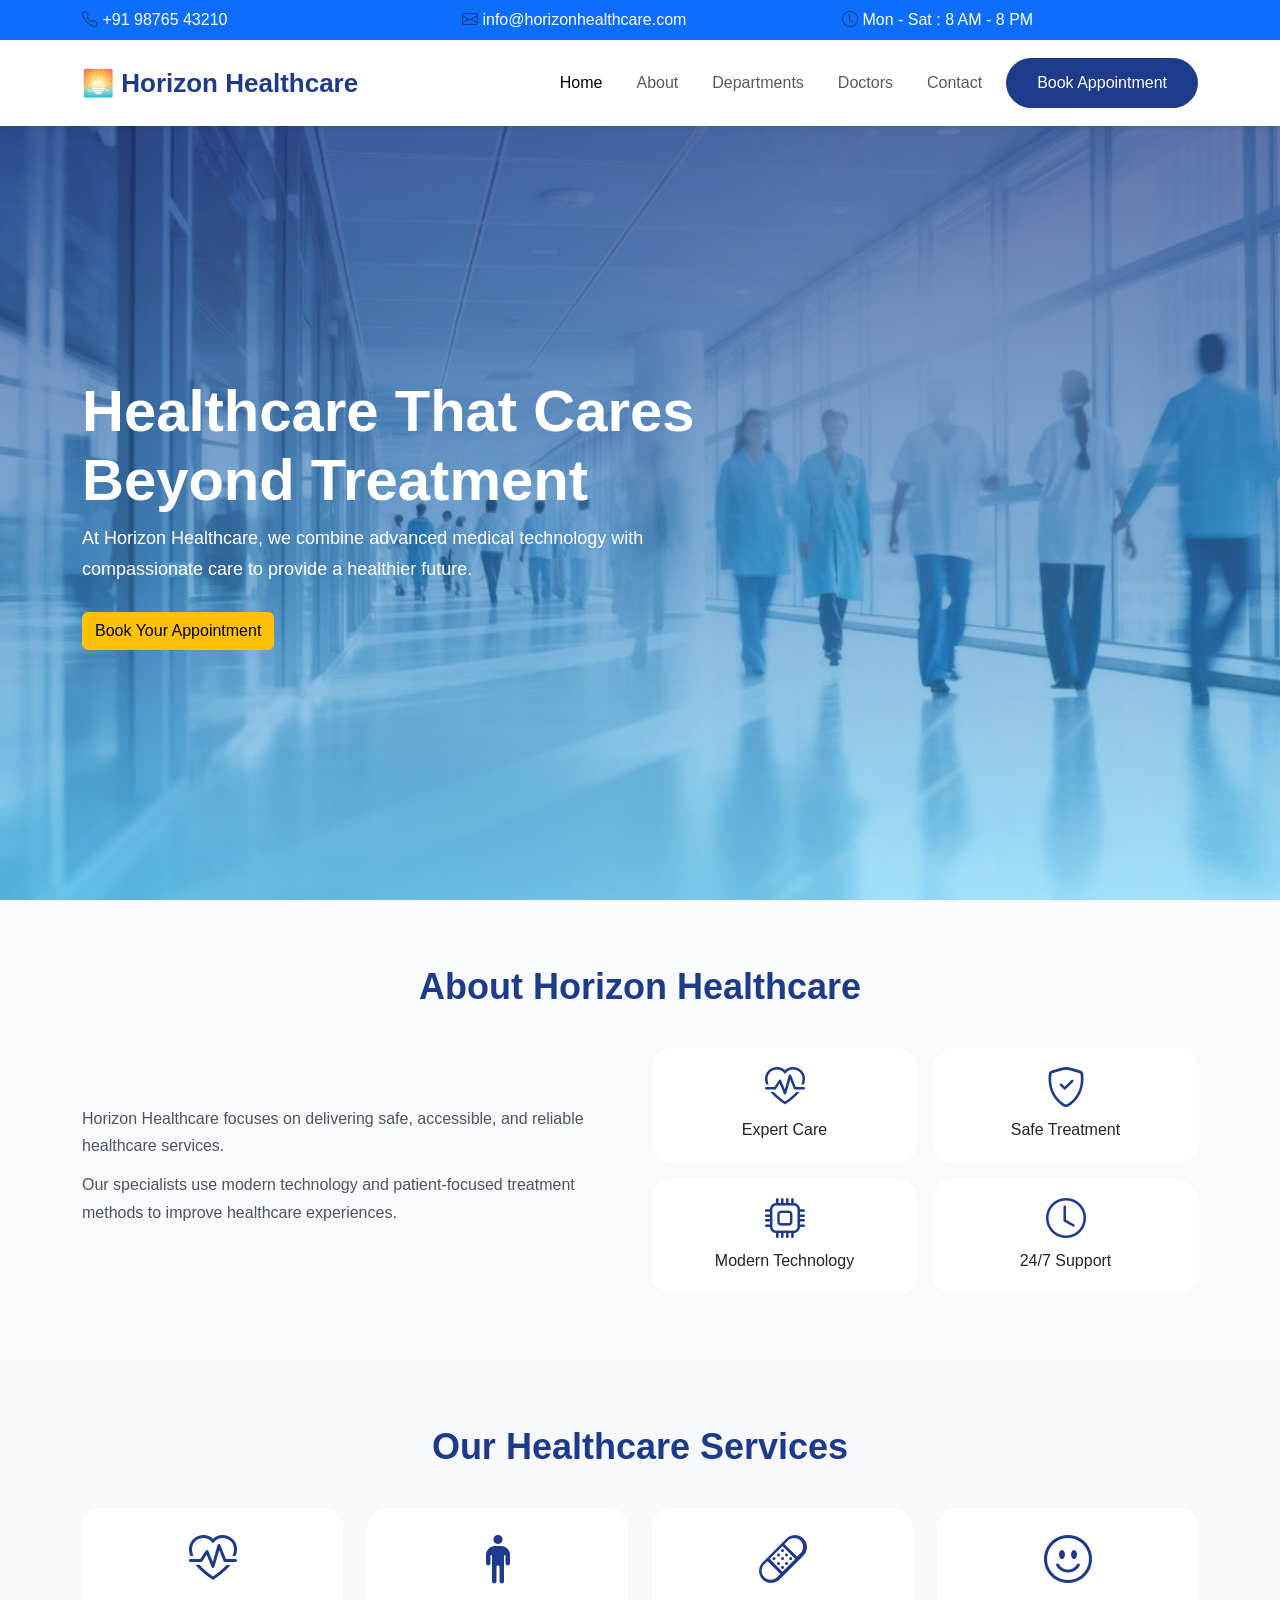
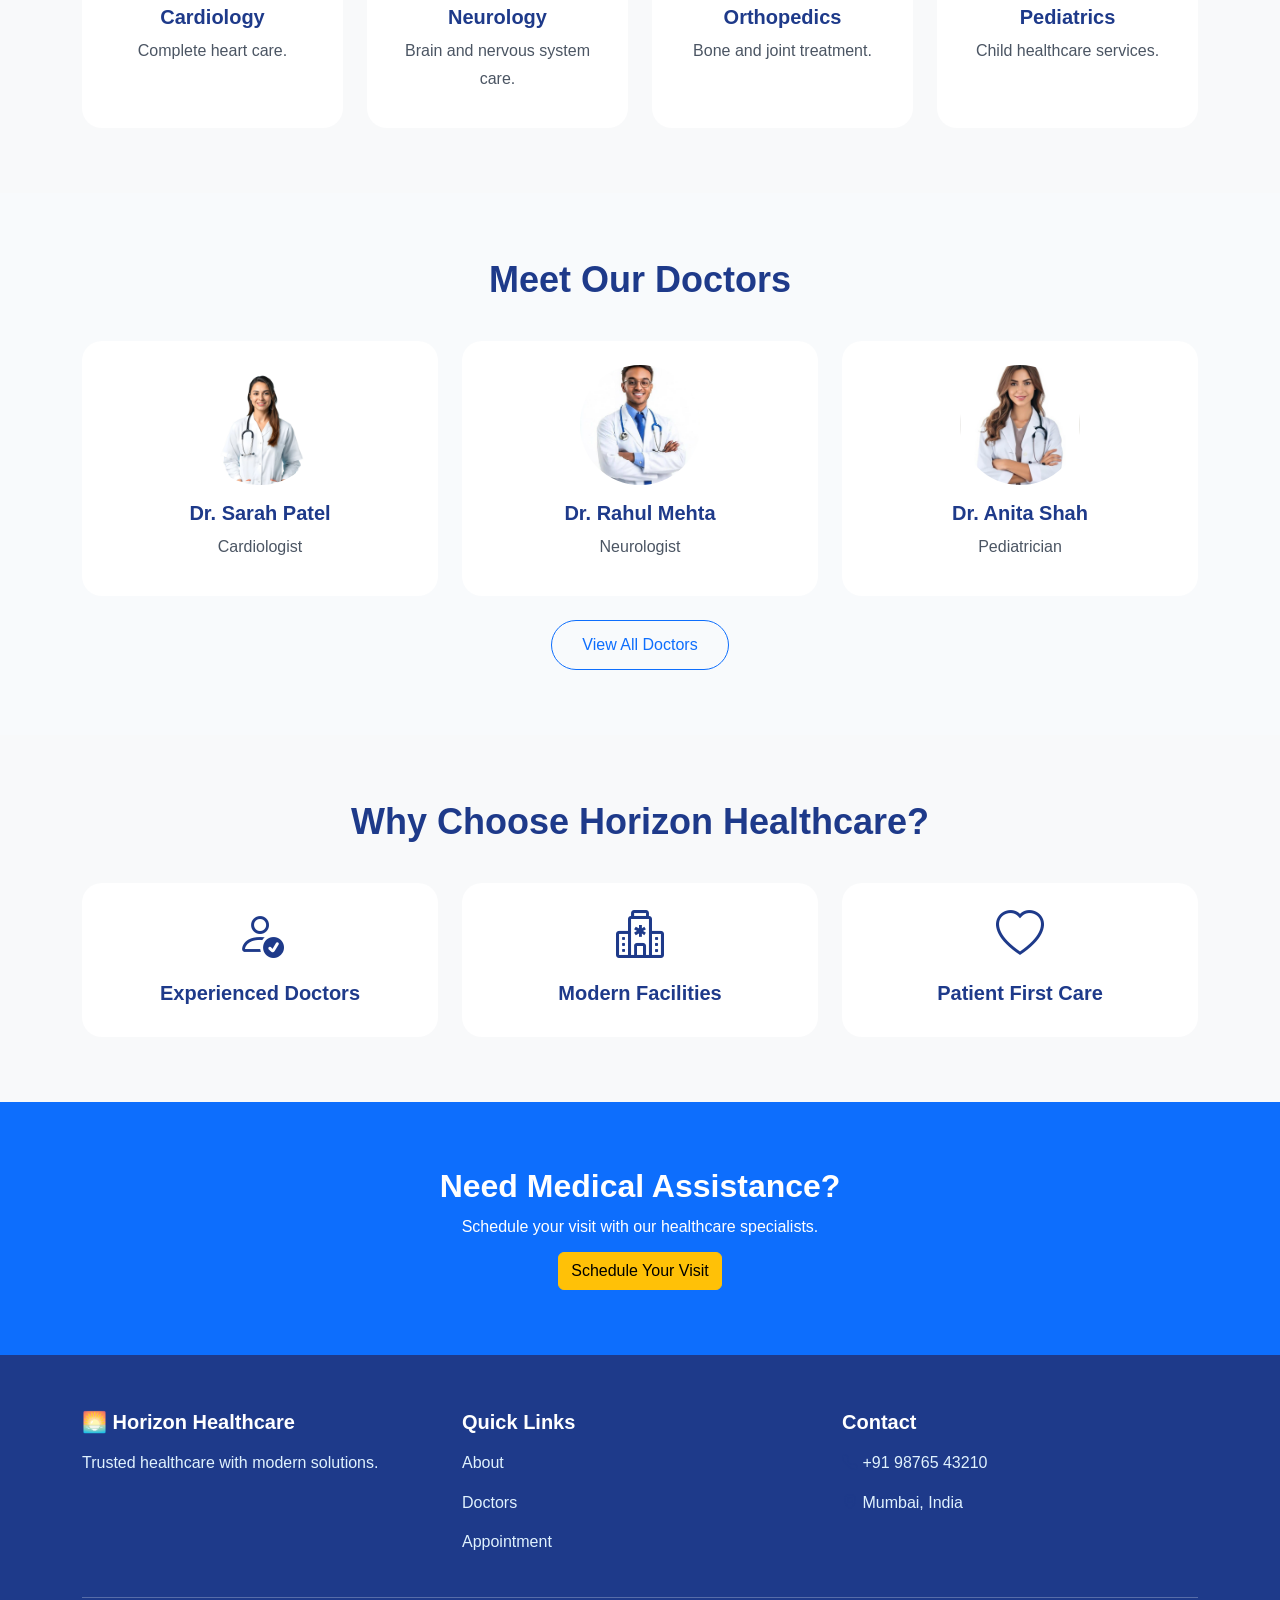
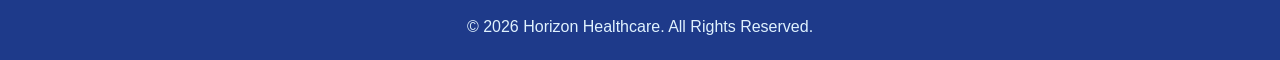
==== index.html @ 3daca07b "first" ====
<!doctype html>
<html lang="en">
  <head>
    <meta charset="UTF-8" />
    <meta name="viewport" content="width=device-width, initial-scale=1.0" />
    <title>Horizon Healthcare | Home</title>
    <link
      href="https://cdn.jsdelivr.net/npm/bootstrap@5.3.3/dist/css/bootstrap.min.css"
      rel="stylesheet"
    />
   <link
      href="https://cdn.jsdelivr.net/npm/bootstrap-icons@1.11.3/font/bootstrap-icons.min.css"
      rel="stylesheet"
    />
    <link rel="stylesheet" href="css/style.css" />
    
  </head>
  <body>
    <div class="bg-primary text-white py-2">
      <div class="container">
        <div class="row text-center text-md-start">
          <div class="col-md-4">
            <i class="bi bi-telephone"></i>
            +91 98765 43210
          </div>
          <div class="col-md-4">
            <i class="bi bi-envelope"></i>
            info@horizonhealthcare.com
          </div>
          <div class="col-md-4">
            <i class="bi bi-clock"></i>
            Mon - Sat : 8 AM - 8 PM
          </div>
        </div>
      </div>
    </div>
    <nav class="navbar navbar-expand-lg bg-white shadow-sm sticky-top">
      <div class="container">
        <a class="navbar-brand fw-bold" href="index.html">
          🌅 Horizon Healthcare
        </a>
        <button
          class="navbar-toggler"
          data-bs-toggle="collapse"
          data-bs-target="#navbarMenu"
        >
          <span class="navbar-toggler-icon"></span>
        </button>
        <div class="collapse navbar-collapse" id="navbarMenu">
          <ul class="navbar-nav ms-auto align-items-lg-center">
            <li class="nav-item">
              <a class="nav-link active" href="index.html"> Home </a>
            </li>
            <li class="nav-item">
              <a class="nav-link" href="about.html"> About </a>
            </li>
            <li class="nav-item">
              <a class="nav-link" href="departments.html"> Departments </a>
            </li>
            <li class="nav-item">
              <a class="nav-link" href="doctors.html"> Doctors </a>
            </li>
            <li class="nav-item">
              <a class="nav-link" href="contact.html"> Contact </a>
            </li>
            <li class="nav-item ms-lg-3">
              <a href="appointment.html" class="btn btn-primary">
                Book Appointment
              </a>
            </li>
          </ul>
        </div>
      </div>
    </nav>
    <section class="hero-section">
      <div class="container">
        <div class="row align-items-center">
          <div class="col-lg-7">
            <h1>Healthcare That Cares Beyond Treatment</h1>
            <p>
              At Horizon Healthcare, we combine advanced medical technology with
              compassionate care to provide a healthier future.
            </p>
            <a href="appointment.html" class="btn btn-warning mt-3">
              Book Your Appointment
            </a>
          </div>
        </div>
      </div>
    </section>
    <section>
      <div class="container">
        <h2 class="section-title">About Horizon Healthcare</h2>
        <div class="row align-items-center g-4">
          <div class="col-lg-6">
            <p>
              Horizon Healthcare focuses on delivering safe, accessible, and
              reliable healthcare services.
            </p>
            <p>
              Our specialists use modern technology and patient-focused
              treatment methods to improve healthcare experiences.
            </p>
          </div>
          <div class="col-lg-6">
            <div class="row g-3">
              <div class="col-6">
                <div class="card text-center p-3">
                  <i class="bi bi-heart-pulse display-6"></i>
                  <h6 class="mt-2">Expert Care</h6>
                </div>
              </div>
              <div class="col-6">
                <div class="card text-center p-3">
                  <i class="bi bi-shield-check display-6"></i>
                  <h6 class="mt-2">Safe Treatment</h6>
                </div>
              </div>
              <div class="col-6">
                <div class="card text-center p-3">
                  <i class="bi bi-cpu display-6"></i>
                  <h6 class="mt-2">Modern Technology</h6>
                </div>
              </div>
              <div class="col-6">
                <div class="card text-center p-3">
                  <i class="bi bi-clock display-6"></i>

                  <h6 class="mt-2">24/7 Support</h6>
                </div>
              </div>
            </div>
          </div>
        </div>
      </div>
    </section>
    <section class="bg-light">
      <div class="container">
        <h2 class="section-title">Our Healthcare Services</h2>
        <div class="row g-4">
          <div class="col-md-3">
            <div class="card text-center p-4 h-100">
              <i class="bi bi-heart-pulse display-5"></i>
              <h5 class="mt-3">Cardiology</h5>
              <p>Complete heart care.</p>
            </div>
          </div>
          <div class="col-md-3">
            <div class="card text-center p-4 h-100">
              <i class="bi bi-person-standing display-5"></i>
              <h5 class="mt-3">Neurology</h5>
              <p>Brain and nervous system care.</p>
            </div>
          </div>
          <div class="col-md-3">
            <div class="card text-center p-4 h-100">
              <i class="bi bi-bandaid display-5"></i>
              <h5 class="mt-3">Orthopedics</h5>
              <p>Bone and joint treatment.</p>
            </div>
          </div>
          <div class="col-md-3">
            <div class="card text-center p-4 h-100">
              <i class="bi bi-emoji-smile display-5"></i>
              <h5 class="mt-3">Pediatrics</h5>
              <p>Child healthcare services.</p>
            </div>
          </div>
        </div>
      </div>
    </section>
    <section>
      <div class="container">
        <h2 class="section-title">Meet Our Doctors</h2>
        <div class="row g-4">
          <div class="col-md-4">
            <div class="card text-center p-4">
              <img
                src="images/doctors/doctor1.jpg"
                class="rounded-circle mx-auto"
                width="120"
                height="120"
              />
              <h5 class="mt-3">Dr. Sarah Patel</h5>
              <p>Cardiologist</p>
            </div>
          </div>
          <div class="col-md-4">
            <div class="card text-center p-4">
              <img
                src="images/doctors/doctor2.jpg"
                class="rounded-circle mx-auto"
                width="120"
                height="120"
              />
              <h5 class="mt-3">Dr. Rahul Mehta</h5>
              <p>Neurologist</p>
            </div>
          </div>
          <div class="col-md-4">
            <div class="card text-center p-4">
              <img
                src="images/doctors/doctor3.jpg"
                class="rounded-circle mx-auto"
                width="120"
                height="120"
              />
              <h5 class="mt-3">Dr. Anita Shah</h5>
              <p>Pediatrician</p>
            </div>
          </div>
        </div>
        <div class="text-center mt-4">
          <a href="doctors.html" class="btn btn-outline-primary">
            View All Doctors
          </a>
        </div>
      </div>
    </section>
    <section class="bg-light">
      <div class="container">
        <h2 class="section-title">Why Choose Horizon Healthcare?</h2>
        <div class="row g-4">
          <div class="col-md-4">
            <div class="card text-center p-4">
              <i class="bi bi-person-check display-5"></i>
              <h5 class="mt-3">Experienced Doctors</h5>
            </div>
          </div>
          <div class="col-md-4">
            <div class="card text-center p-4">
              <i class="bi bi-hospital display-5"></i>
              <h5 class="mt-3">Modern Facilities</h5>
            </div>
          </div>
          <div class="col-md-4">
            <div class="card text-center p-4">
              <i class="bi bi-heart display-5"></i>
              <h5 class="mt-3">Patient First Care</h5>
            </div>
          </div>
        </div>
      </div>
    </section>
    <section class="bg-primary text-white text-center">
      <div class="container">
        <h2 class="text-white">Need Medical Assistance?</h2>
        <p class="text-white">
          Schedule your visit with our healthcare specialists.
        </p>
        <a href="appointment.html" class="btn btn-warning">
          Schedule Your Visit
        </a>
      </div>
    </section>
    <footer>
      <div class="container">
        <div class="row g-4">
          <div class="col-lg-4">
            <h5>🌅 Horizon Healthcare</h5>
            <p>Trusted healthcare with modern solutions.</p>
          </div>
          <div class="col-lg-4">
            <h5>Quick Links</h5>
            <p>About</p>
            <p>Doctors</p>
            <p>Appointment</p>
          </div>
          <div class="col-lg-4">
            <h5>Contact</h5>
            <p>
              <i class="bi bi-telephone"></i>
              +91 98765 43210
            </p>
            <p>
              <i class="bi bi-geo-alt"></i>
              Mumbai, India
            </p>
          </div>
        </div>
        <hr />
        <p class="text-center mb-0">
          © 2026 Horizon Healthcare. All Rights Reserved.
        </p>
      </div>
    </footer>
    <script src="https://cdn.jsdelivr.net/npm/bootstrap@5.3.3/dist/js/bootstrap.bundle.min.js"></script>
  </body>
</html>
---- css/style.css ----
:root {
  --primary: #1e3a8a;
  --secondary: #38bdf8;
  --accent: #f59e0b;
  --background: #f8fafc;
  --surface: #ffffff;
  --text: #1f2937;
  --radius: 20px;
}
* {
  margin: 0;
  padding: 0;
  box-sizing: border-box;
}
body {
  font-family: "Noto Sans", Arial, Helvetica, sans-serif;
  background: var(--background);
  color: var(--text);
}
section {
  padding: 65px 0;
}
h1,
h2,
h3,
h4,
h5 {
  font-weight: 700;
  color: var(--primary);
}
p {
  color: #4b5563;
  line-height: 1.7;
  margin-bottom: 12px;
}
a {
  text-decoration: none;
}
.navbar {
  padding: 18px 0;
}
.navbar-brand {
  font-size: 26px;
  color: var(--primary);
}
.nav-link {
  font-weight: 500;
  margin-left: 18px;
  transition: var(--transition);
}
.nav-link:hover,
.nav-link.active {
  color: var(--primary);
}
.btn-primary {
  background: var(--primary);
  border-color: var(--primary);
  padding: 12px 30px;
  border-radius: 50px;
  transition: var(--transition);
}
.btn-primary:hover {
  background: var(--accent);
  border-color: var(--accent);
  color: #000;
  transform: translateY(-3px);
}
.btn-outline-primary {
  padding: 12px 30px;
  border-radius: 50px;
  transition: var(--transition);
}
.btn-outline-primary:hover {
  background: var(--primary);
}
.hero-section {
  min-height: 86vh;
  display: flex;
  align-items: center;
  padding: 80px 0;
  background:
    linear-gradient(rgba(30, 58, 138, 0.7), rgba(56, 189, 248, 0.45)),
    url("/images/hero.jpg");
  background-size: cover;
  background-position: center;
}
.hero-section h1 {
  font-size: clamp(40px, 5vw, 58px);
  line-height: 1.2;
  color: white;
}
.hero-section p {
  font-size: 18px;
  color: white;
}
.section-title {
  text-align: center;
  margin-bottom: 40px;
  font-size: 36px;
}
.card {
  background: var(--surface);
  border: none;
  border-radius: var(--radius);
  transition: var(--transition);
}
.card:hover {
  transform: translateY(-8px);
  box-shadow: 0 12px 30px rgba(0, 0, 0, 0.08);
}
.card img {
  object-fit: cover;
}
.rounded-circle {
  object-fit: cover;
}
.bi {
  color: var(--primary);
}
.form-control,
.form-select {
  padding: 12px;
  border-radius: 12px;
  border: 1px solid #d1d5db;
}
.form-control:focus,
.form-select:focus {
  border-color: var(--secondary);
  box-shadow: 0 0 0 0.2rem rgba(56, 189, 248, 0.25);
}
footer {
  background: var(--primary);
  color: white;
  padding: 55px 0 20px;
}
footer h5 {
  color: white;
  margin-bottom: 15px;
}
footer p {
  color: #e0f2fe;
}
footer hr {
  margin: 30px 0 15px;
}
@media (max-width: 768px) {
  section {
    padding: 45px 0;
  }
  .hero-section {
    min-height: 65vh;
    text-align: center;
  }
  .nav-link {
    margin-left: 0;
  }
  .section-title {
    font-size: 30px;
  }
}
.doctor-img {
    object-fit: cover;
    border: 5px solid #E0F2FE;
}
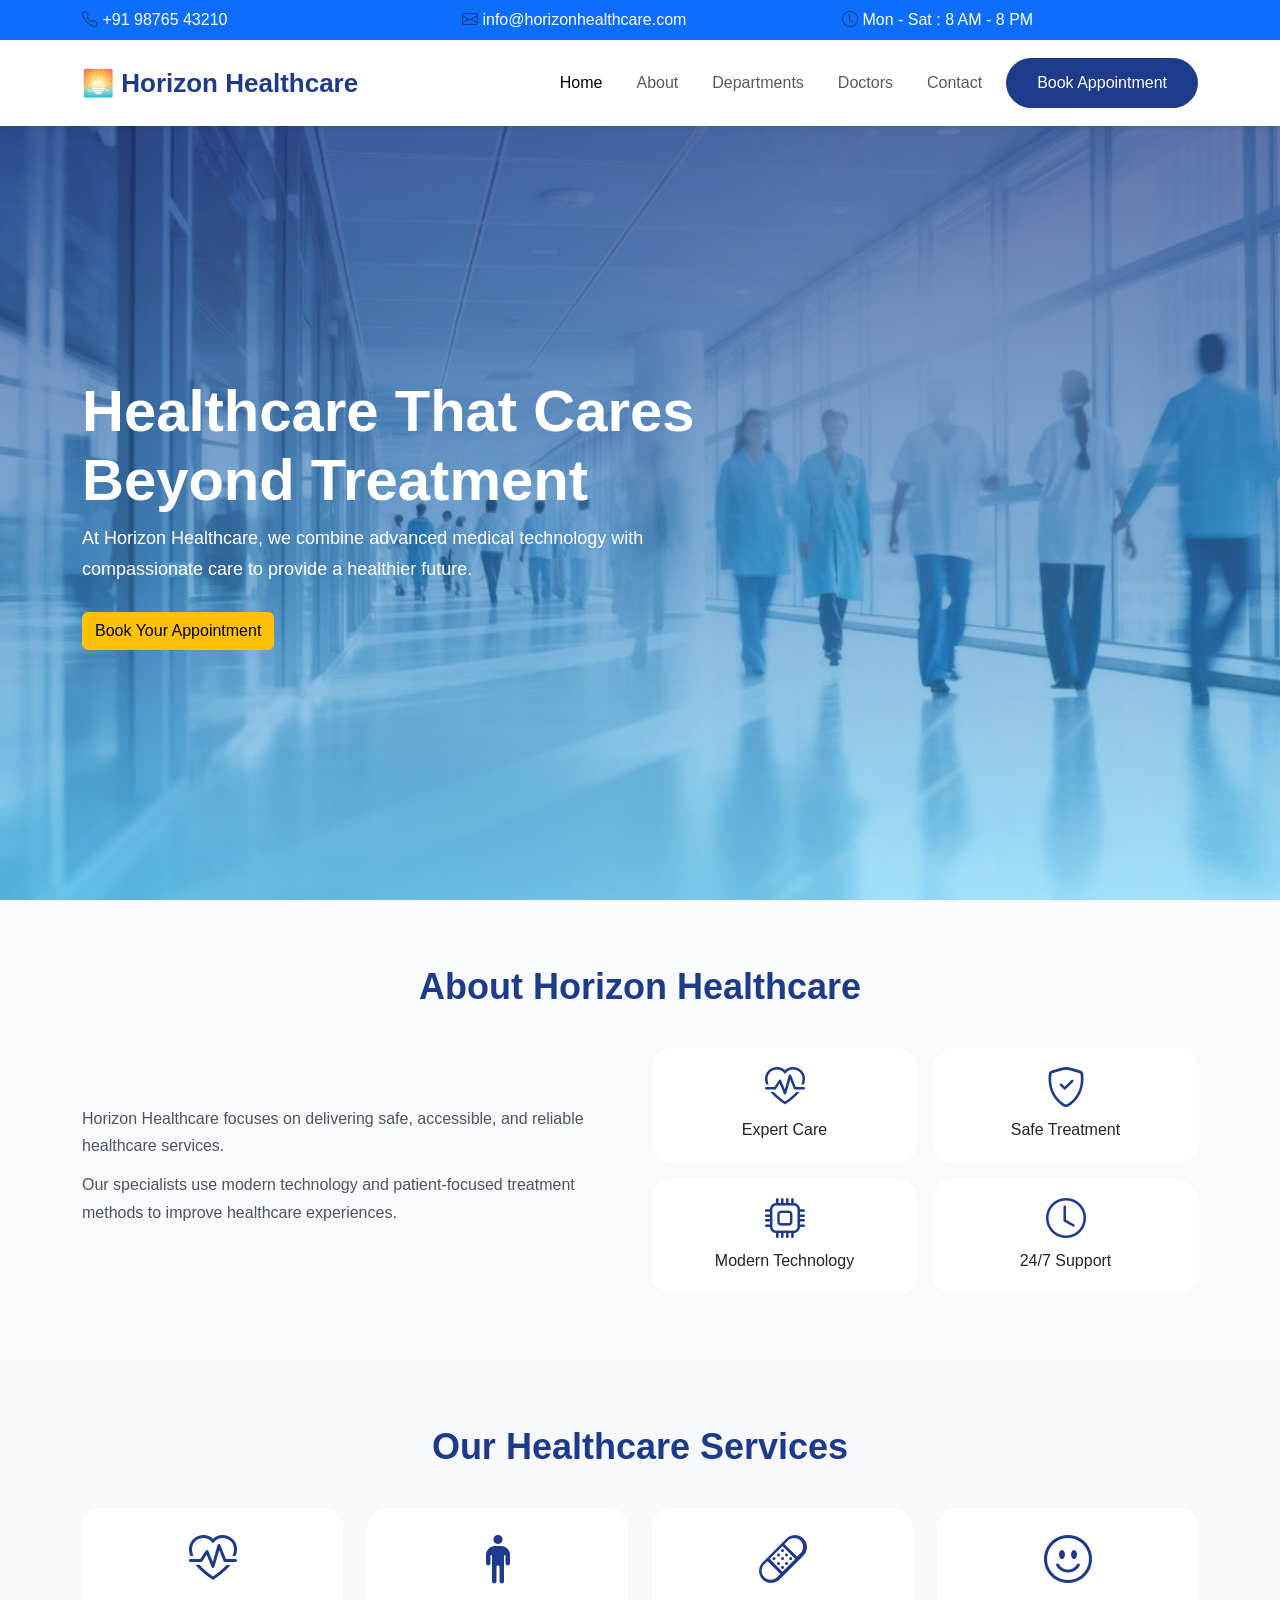
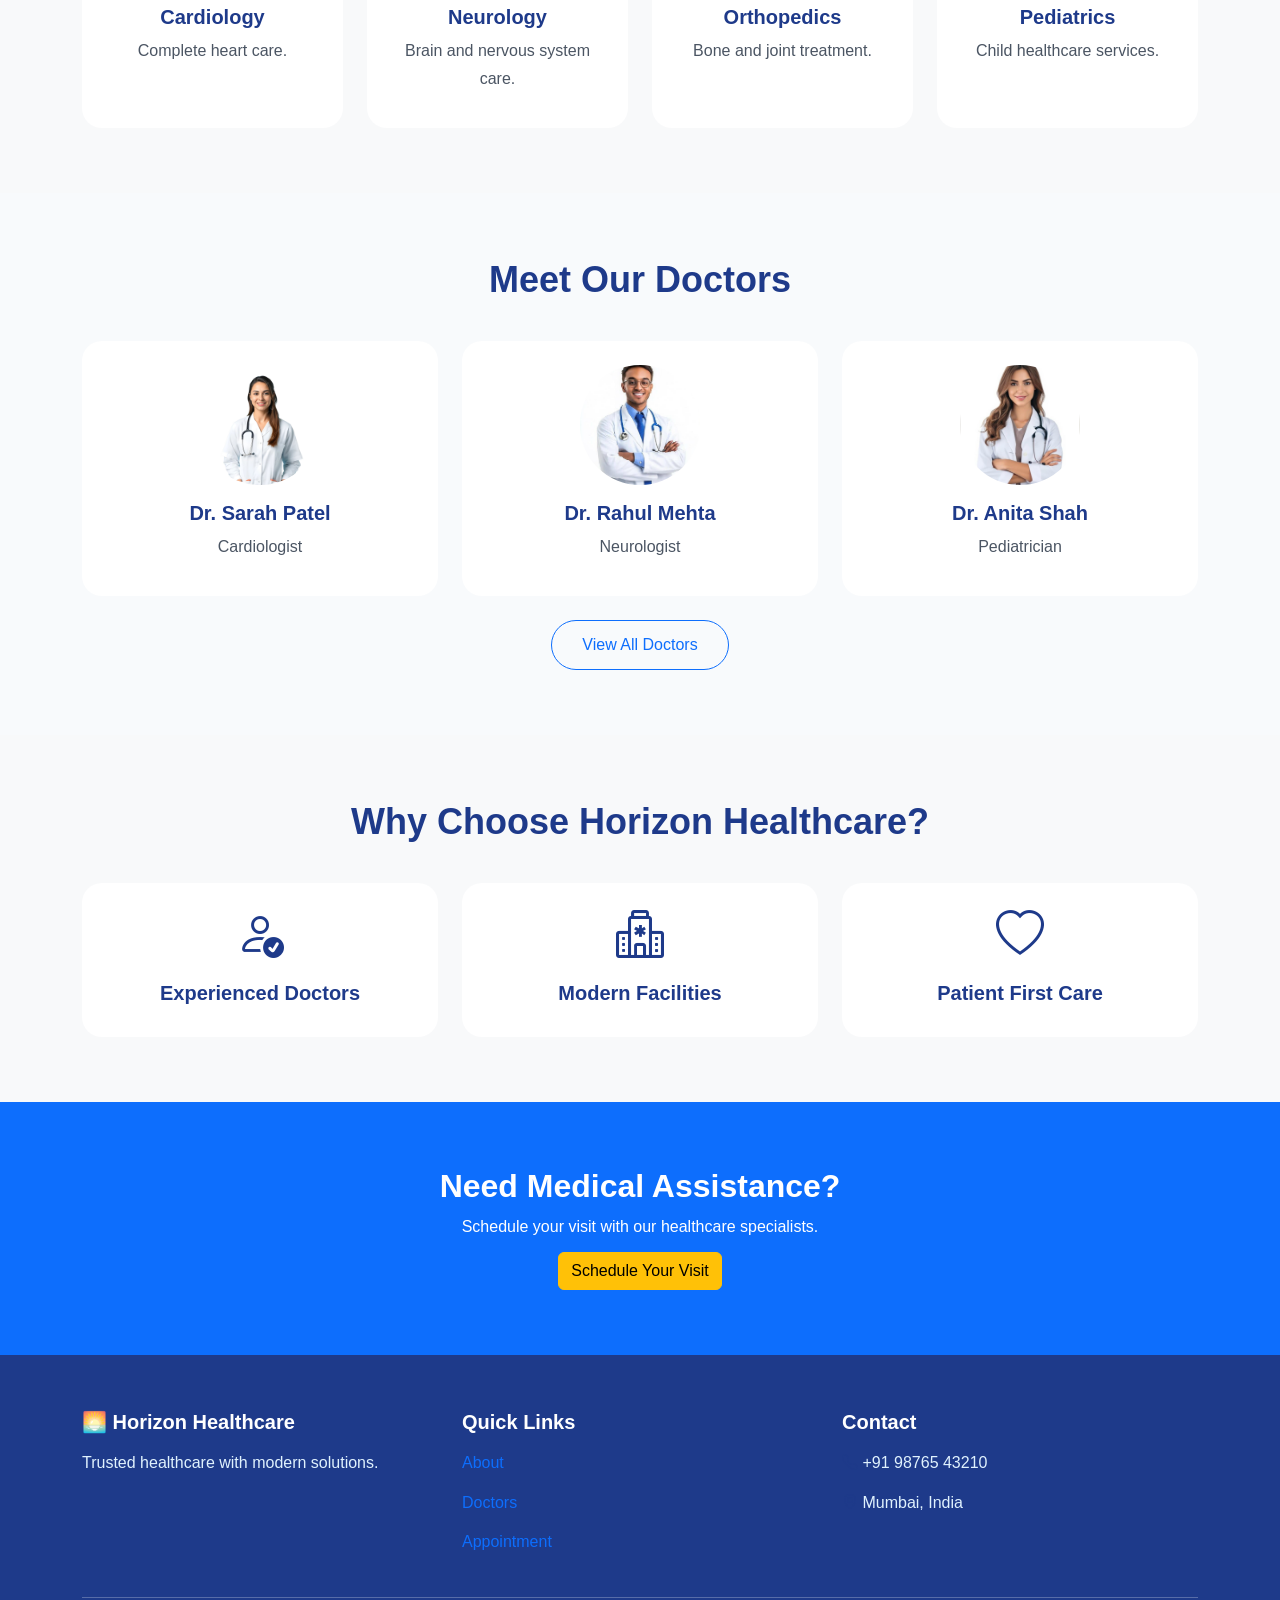
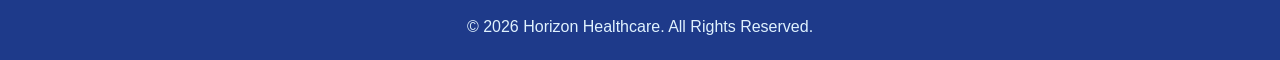
==== commit b05350b6: "last of us" ====
--- a/index.html
+++ b/index.html
@@ -16,27 +16,27 @@
     
   </head>
   <body>
-    <div class="bg-primary text-white py-2">
+    <div class="bg-primary text-white py-2" id="topBar">
       <div class="container">
         <div class="row text-center text-md-start">
-          <div class="col-md-4">
+          <div class="col-md-4 contact-info">
             <i class="bi bi-telephone"></i>
             +91 98765 43210
           </div>
-          <div class="col-md-4">
+          <div class="col-md-4 contact-info">
             <i class="bi bi-envelope"></i>
             info@horizonhealthcare.com
           </div>
-          <div class="col-md-4">
+          <div class="col-md-4 contact-info">
             <i class="bi bi-clock"></i>
             Mon - Sat : 8 AM - 8 PM
           </div>
         </div>
       </div>
     </div>
-    <nav class="navbar navbar-expand-lg bg-white shadow-sm sticky-top">
-      <div class="container">
-        <a class="navbar-brand fw-bold" href="index.html">
+    <nav class="navbar navbar-expand-lg bg-white shadow-sm sticky-top" id="mainNavbar">
+      <div class="container">
+        <a class="navbar-brand fw-bold" href="index.html" id="brandLogo">
           🌅 Horizon Healthcare
         </a>
         <button
@@ -49,22 +49,22 @@
         <div class="collapse navbar-collapse" id="navbarMenu">
           <ul class="navbar-nav ms-auto align-items-lg-center">
             <li class="nav-item">
-              <a class="nav-link active" href="index.html"> Home </a>
-            </li>
-            <li class="nav-item">
-              <a class="nav-link" href="about.html"> About </a>
-            </li>
-            <li class="nav-item">
-              <a class="nav-link" href="departments.html"> Departments </a>
-            </li>
-            <li class="nav-item">
-              <a class="nav-link" href="doctors.html"> Doctors </a>
-            </li>
-            <li class="nav-item">
-              <a class="nav-link" href="contact.html"> Contact </a>
+              <a class="nav-link active" href="index.html" id="navHome"> Home </a>
+            </li>
+            <li class="nav-item">
+              <a class="nav-link" href="about.html" id="navAbout"> About </a>
+            </li>
+            <li class="nav-item">
+              <a class="nav-link" href="departments.html" id="navDepartments"> Departments </a>
+            </li>
+            <li class="nav-item">
+              <a class="nav-link" href="doctors.html" id="navDoctors"> Doctors </a>
+            </li>
+            <li class="nav-item">
+              <a class="nav-link" href="contact.html" id="navContact"> Contact </a>
             </li>
             <li class="nav-item ms-lg-3">
-              <a href="appointment.html" class="btn btn-primary">
+              <a href="appointment.html" class="btn btn-primary" id="navAppointment">
                 Book Appointment
               </a>
             </li>
@@ -72,32 +72,32 @@
         </div>
       </div>
     </nav>
-    <section class="hero-section">
+    <section class="hero-section" id="heroSection">
       <div class="container">
         <div class="row align-items-center">
           <div class="col-lg-7">
-            <h1>Healthcare That Cares Beyond Treatment</h1>
-            <p>
+            <h1 id="heroTitle">Healthcare That Cares Beyond Treatment</h1>
+            <p id="heroDescription">
               At Horizon Healthcare, we combine advanced medical technology with
               compassionate care to provide a healthier future.
             </p>
-            <a href="appointment.html" class="btn btn-warning mt-3">
+            <a href="appointment.html" class="btn btn-warning mt-3" id="heroCta">
               Book Your Appointment
             </a>
           </div>
         </div>
       </div>
     </section>
-    <section>
-      <div class="container">
-        <h2 class="section-title">About Horizon Healthcare</h2>
+    <section id="aboutSection">
+      <div class="container">
+        <h2 class="section-title" id="aboutTitle">About Horizon Healthcare</h2>
         <div class="row align-items-center g-4">
           <div class="col-lg-6">
-            <p>
+            <p id="aboutText1">
               Horizon Healthcare focuses on delivering safe, accessible, and
               reliable healthcare services.
             </p>
-            <p>
+            <p id="aboutText2">
               Our specialists use modern technology and patient-focused
               treatment methods to improve healthcare experiences.
             </p>
@@ -105,25 +105,25 @@
           <div class="col-lg-6">
             <div class="row g-3">
               <div class="col-6">
-                <div class="card text-center p-3">
+                <div class="card text-center p-3 feature-card">
                   <i class="bi bi-heart-pulse display-6"></i>
                   <h6 class="mt-2">Expert Care</h6>
                 </div>
               </div>
               <div class="col-6">
-                <div class="card text-center p-3">
+                <div class="card text-center p-3 feature-card">
                   <i class="bi bi-shield-check display-6"></i>
                   <h6 class="mt-2">Safe Treatment</h6>
                 </div>
               </div>
               <div class="col-6">
-                <div class="card text-center p-3">
+                <div class="card text-center p-3 feature-card">
                   <i class="bi bi-cpu display-6"></i>
                   <h6 class="mt-2">Modern Technology</h6>
                 </div>
               </div>
               <div class="col-6">
-                <div class="card text-center p-3">
+                <div class="card text-center p-3 feature-card">
                   <i class="bi bi-clock display-6"></i>
 
                   <h6 class="mt-2">24/7 Support</h6>
@@ -134,33 +134,33 @@
         </div>
       </div>
     </section>
-    <section class="bg-light">
-      <div class="container">
-        <h2 class="section-title">Our Healthcare Services</h2>
-        <div class="row g-4">
-          <div class="col-md-3">
-            <div class="card text-center p-4 h-100">
+    <section class="bg-light" id="servicesSection">
+      <div class="container">
+        <h2 class="section-title" id="servicesTitle">Our Healthcare Services</h2>
+        <div class="row g-4">
+          <div class="col-md-3">
+            <div class="card text-center p-4 h-100 service-card">
               <i class="bi bi-heart-pulse display-5"></i>
               <h5 class="mt-3">Cardiology</h5>
               <p>Complete heart care.</p>
             </div>
           </div>
           <div class="col-md-3">
-            <div class="card text-center p-4 h-100">
+            <div class="card text-center p-4 h-100 service-card">
               <i class="bi bi-person-standing display-5"></i>
               <h5 class="mt-3">Neurology</h5>
               <p>Brain and nervous system care.</p>
             </div>
           </div>
           <div class="col-md-3">
-            <div class="card text-center p-4 h-100">
+            <div class="card text-center p-4 h-100 service-card">
               <i class="bi bi-bandaid display-5"></i>
               <h5 class="mt-3">Orthopedics</h5>
               <p>Bone and joint treatment.</p>
             </div>
           </div>
           <div class="col-md-3">
-            <div class="card text-center p-4 h-100">
+            <div class="card text-center p-4 h-100 service-card">
               <i class="bi bi-emoji-smile display-5"></i>
               <h5 class="mt-3">Pediatrics</h5>
               <p>Child healthcare services.</p>
@@ -169,41 +169,44 @@
         </div>
       </div>
     </section>
-    <section>
-      <div class="container">
-        <h2 class="section-title">Meet Our Doctors</h2>
-        <div class="row g-4">
-          <div class="col-md-4">
-            <div class="card text-center p-4">
+    <section id="doctorsSection">
+      <div class="container">
+        <h2 class="section-title" id="doctorsTitle">Meet Our Doctors</h2>
+        <div class="row g-4">
+          <div class="col-md-4">
+            <div class="card text-center p-4 doctor-card">
               <img
                 src="images/doctors/doctor1.jpg"
                 class="rounded-circle mx-auto"
                 width="120"
                 height="120"
+                alt="Dr Sarah Patel"
               />
               <h5 class="mt-3">Dr. Sarah Patel</h5>
               <p>Cardiologist</p>
             </div>
           </div>
           <div class="col-md-4">
-            <div class="card text-center p-4">
+            <div class="card text-center p-4 doctor-card">
               <img
                 src="images/doctors/doctor2.jpg"
                 class="rounded-circle mx-auto"
                 width="120"
                 height="120"
+                alt="Dr Rahul Mehta"
               />
               <h5 class="mt-3">Dr. Rahul Mehta</h5>
               <p>Neurologist</p>
             </div>
           </div>
           <div class="col-md-4">
-            <div class="card text-center p-4">
+            <div class="card text-center p-4 doctor-card">
               <img
                 src="images/doctors/doctor3.jpg"
                 class="rounded-circle mx-auto"
                 width="120"
                 height="120"
+                alt="Dr Anita Shah"
               />
               <h5 class="mt-3">Dr. Anita Shah</h5>
               <p>Pediatrician</p>
@@ -211,30 +214,30 @@
           </div>
         </div>
         <div class="text-center mt-4">
-          <a href="doctors.html" class="btn btn-outline-primary">
+          <a href="doctors.html" class="btn btn-outline-primary" id="viewAllDoctors">
             View All Doctors
           </a>
         </div>
       </div>
     </section>
-    <section class="bg-light">
-      <div class="container">
-        <h2 class="section-title">Why Choose Horizon Healthcare?</h2>
-        <div class="row g-4">
-          <div class="col-md-4">
-            <div class="card text-center p-4">
+    <section class="bg-light" id="whyChooseSection">
+      <div class="container">
+        <h2 class="section-title" id="whyChooseTitle">Why Choose Horizon Healthcare?</h2>
+        <div class="row g-4">
+          <div class="col-md-4">
+            <div class="card text-center p-4 reason-card">
               <i class="bi bi-person-check display-5"></i>
               <h5 class="mt-3">Experienced Doctors</h5>
             </div>
           </div>
           <div class="col-md-4">
-            <div class="card text-center p-4">
+            <div class="card text-center p-4 reason-card">
               <i class="bi bi-hospital display-5"></i>
               <h5 class="mt-3">Modern Facilities</h5>
             </div>
           </div>
           <div class="col-md-4">
-            <div class="card text-center p-4">
+            <div class="card text-center p-4 reason-card">
               <i class="bi bi-heart display-5"></i>
               <h5 class="mt-3">Patient First Care</h5>
             </div>
@@ -242,48 +245,49 @@
         </div>
       </div>
     </section>
-    <section class="bg-primary text-white text-center">
-      <div class="container">
-        <h2 class="text-white">Need Medical Assistance?</h2>
-        <p class="text-white">
+    <section class="bg-primary text-white text-center" id="ctaSection">
+      <div class="container">
+        <h2 class="text-white" id="ctaTitle">Need Medical Assistance?</h2>
+        <p class="text-white" id="ctaDescription">
           Schedule your visit with our healthcare specialists.
         </p>
-        <a href="appointment.html" class="btn btn-warning">
+        <a href="appointment.html" class="btn btn-warning" id="ctaButton">
           Schedule Your Visit
         </a>
       </div>
     </section>
-    <footer>
+    <footer id="mainFooter">
       <div class="container">
         <div class="row g-4">
           <div class="col-lg-4">
-            <h5>🌅 Horizon Healthcare</h5>
-            <p>Trusted healthcare with modern solutions.</p>
+            <h5 id="footerBrand">🌅 Horizon Healthcare</h5>
+            <p id="footerDescription">Trusted healthcare with modern solutions.</p>
           </div>
           <div class="col-lg-4">
-            <h5>Quick Links</h5>
-            <p>About</p>
-            <p>Doctors</p>
-            <p>Appointment</p>
+            <h5 id="footerQuickLinks">Quick Links</h5>
+            <p><a href="about.html" class="footer-link">About</a></p>
+            <p><a href="doctors.html" class="footer-link">Doctors</a></p>
+            <p><a href="appointment.html" class="footer-link">Appointment</a></p>
           </div>
           <div class="col-lg-4">
-            <h5>Contact</h5>
-            <p>
+            <h5 id="footerContact">Contact</h5>
+            <p class="contact-info">
               <i class="bi bi-telephone"></i>
               +91 98765 43210
             </p>
-            <p>
+            <p class="contact-info">
               <i class="bi bi-geo-alt"></i>
               Mumbai, India
             </p>
           </div>
         </div>
         <hr />
-        <p class="text-center mb-0">
+        <p class="text-center mb-0" id="copyright">
           © 2026 Horizon Healthcare. All Rights Reserved.
         </p>
       </div>
     </footer>
     <script src="https://cdn.jsdelivr.net/npm/bootstrap@5.3.3/dist/js/bootstrap.bundle.min.js"></script>
+    <script src="script.js"></script>
   </body>
 </html>
--- a/css/style.css
+++ b/css/style.css
@@ -46,7 +46,6 @@
 .nav-link {
   font-weight: 500;
   margin-left: 18px;
-  transition: var(--transition);
 }
 .nav-link:hover,
 .nav-link.active {
@@ -57,7 +56,6 @@
   border-color: var(--primary);
   padding: 12px 30px;
   border-radius: 50px;
-  transition: var(--transition);
 }
 .btn-primary:hover {
   background: var(--accent);
@@ -68,7 +66,6 @@
 .btn-outline-primary {
   padding: 12px 30px;
   border-radius: 50px;
-  transition: var(--transition);
 }
 .btn-outline-primary:hover {
   background: var(--primary);
@@ -102,7 +99,6 @@
   background: var(--surface);
   border: none;
   border-radius: var(--radius);
-  transition: var(--transition);
 }
 .card:hover {
   transform: translateY(-8px);
